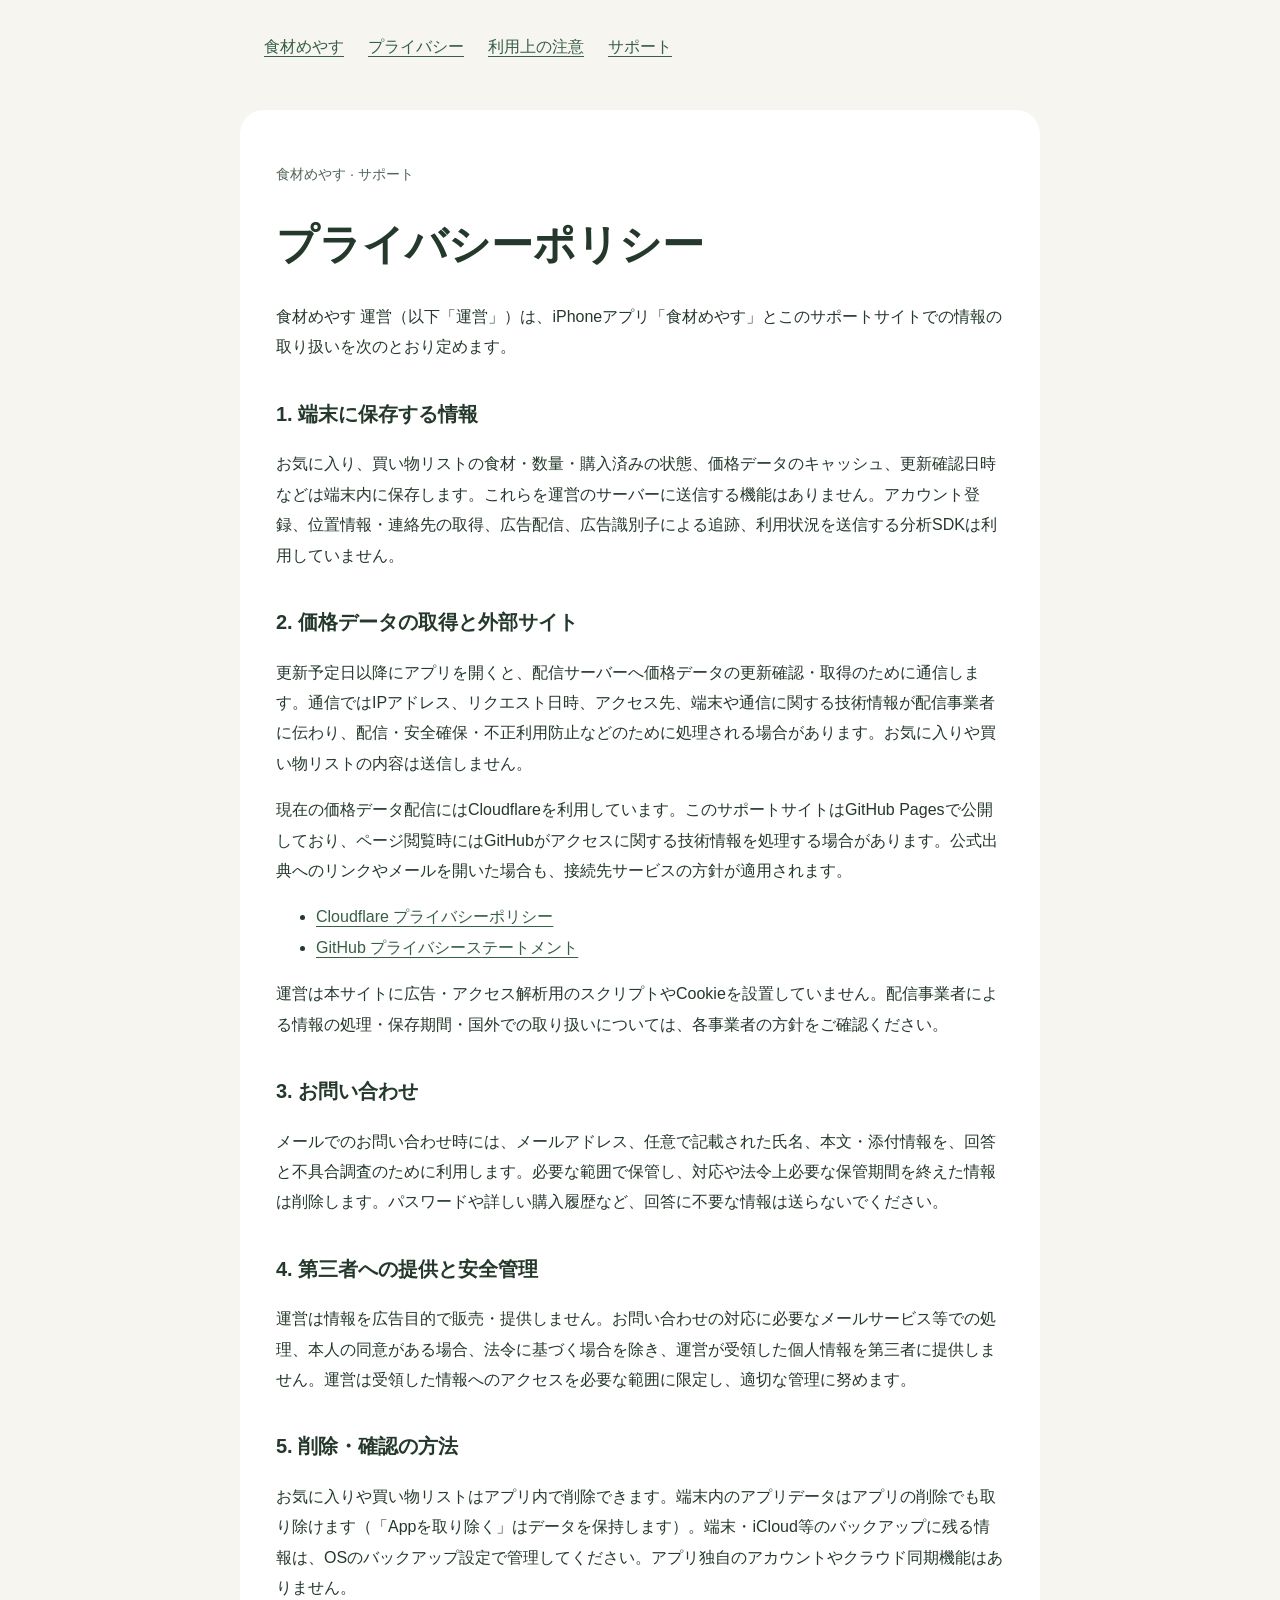
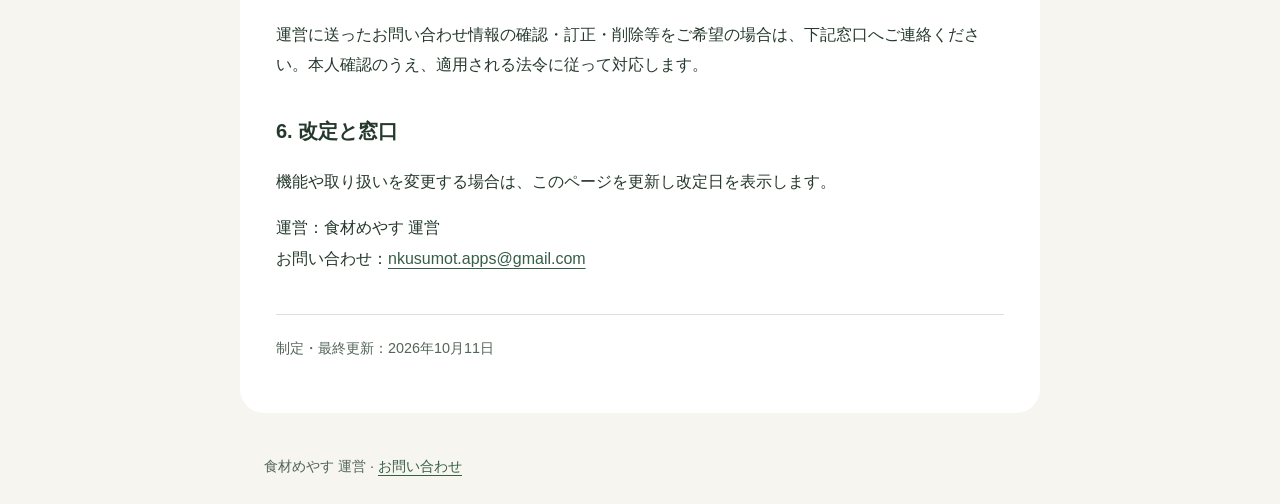
==== privacy.html @ 83faccb9 "Publish Shokuzai Meyasu privacy policy and support pages" ====
<!doctype html>
<html lang="ja"><head><meta charset="utf-8"><meta name="viewport" content="width=device-width,initial-scale=1"><meta name="description" content="食材めやすの公式サポート・プライバシーポリシー・利用上の注意"><title>プライバシーポリシー | 食材めやす</title><link rel="stylesheet" href="style.css"></head><body><a class="skip" href="#main">本文へ</a><header><nav aria-label="サイト内"><a href="index.html">食材めやす</a><a href="privacy.html">プライバシー</a><a href="terms.html">利用上の注意</a><a href="support.html">サポート</a></nav></header><main id="main"><p class="eyebrow">食材めやす · サポート</p><h1>プライバシーポリシー</h1><p>食材めやす 運営（以下「運営」）は、iPhoneアプリ「食材めやす」とこのサポートサイトでの情報の取り扱いを次のとおり定めます。</p>
<h2>1. 端末に保存する情報</h2><p>お気に入り、買い物リストの食材・数量・購入済みの状態、価格データのキャッシュ、更新確認日時などは端末内に保存します。これらを運営のサーバーに送信する機能はありません。アカウント登録、位置情報・連絡先の取得、広告配信、広告識別子による追跡、利用状況を送信する分析SDKは利用していません。</p>
<h2>2. 価格データの取得と外部サイト</h2><p>更新予定日以降にアプリを開くと、配信サーバーへ価格データの更新確認・取得のために通信します。通信ではIPアドレス、リクエスト日時、アクセス先、端末や通信に関する技術情報が配信事業者に伝わり、配信・安全確保・不正利用防止などのために処理される場合があります。お気に入りや買い物リストの内容は送信しません。</p><p>現在の価格データ配信にはCloudflareを利用しています。このサポートサイトはGitHub Pagesで公開しており、ページ閲覧時にはGitHubがアクセスに関する技術情報を処理する場合があります。公式出典へのリンクやメールを開いた場合も、接続先サービスの方針が適用されます。</p><ul><li><a href="https://www.cloudflare.com/privacypolicy/">Cloudflare プライバシーポリシー</a></li><li><a href="https://docs.github.com/en/site-policy/privacy-policies/github-general-privacy-statement">GitHub プライバシーステートメント</a></li></ul><p>運営は本サイトに広告・アクセス解析用のスクリプトやCookieを設置していません。配信事業者による情報の処理・保存期間・国外での取り扱いについては、各事業者の方針をご確認ください。</p>
<h2>3. お問い合わせ</h2><p>メールでのお問い合わせ時には、メールアドレス、任意で記載された氏名、本文・添付情報を、回答と不具合調査のために利用します。必要な範囲で保管し、対応や法令上必要な保管期間を終えた情報は削除します。パスワードや詳しい購入履歴など、回答に不要な情報は送らないでください。</p>
<h2>4. 第三者への提供と安全管理</h2><p>運営は情報を広告目的で販売・提供しません。お問い合わせの対応に必要なメールサービス等での処理、本人の同意がある場合、法令に基づく場合を除き、運営が受領した個人情報を第三者に提供しません。運営は受領した情報へのアクセスを必要な範囲に限定し、適切な管理に努めます。</p>
<h2>5. 削除・確認の方法</h2><p>お気に入りや買い物リストはアプリ内で削除できます。端末内のアプリデータはアプリの削除でも取り除けます（「Appを取り除く」はデータを保持します）。端末・iCloud等のバックアップに残る情報は、OSのバックアップ設定で管理してください。アプリ独自のアカウントやクラウド同期機能はありません。</p><p>運営に送ったお問い合わせ情報の確認・訂正・削除等をご希望の場合は、下記窓口へご連絡ください。本人確認のうえ、適用される法令に従って対応します。</p>
<h2>6. 改定と窓口</h2><p>機能や取り扱いを変更する場合は、このページを更新し改定日を表示します。</p><p>運営：食材めやす 運営<br>お問い合わせ：<a href="mailto:nkusumot.apps@gmail.com">nkusumot.apps@gmail.com</a></p><p class="date">制定・最終更新：2026年10月11日</p></main><footer>食材めやす 運営 · <a href="mailto:nkusumot.apps@gmail.com">お問い合わせ</a></footer></body></html>
---- style.css ----
*{box-sizing:border-box}body{margin:0;background:#f6f5ef;color:#24382b;font-family:-apple-system,BlinkMacSystemFont,"Hiragino Kaku Gothic ProN","Noto Sans JP",sans-serif;line-height:1.9}header,main,footer{max-width:800px;margin:auto;padding:24px}nav{display:flex;gap:8px 24px;flex-wrap:wrap}a{color:#365f45;text-underline-offset:4px}nav a{padding:8px 0}main{background:white;margin:16px auto;border-radius:24px;padding:36px}h1{font-size:clamp(1.8rem,5vw,2.6rem);line-height:1.4}h2{font-size:1.25rem;margin-top:32px}h3{font-size:1.05rem}.lead{font-size:1.2rem}.eyebrow,.date,footer{color:#526557;font-size:.9rem}.date{margin-top:40px;border-top:1px solid #dbe2da;padding-top:20px}.skip{position:absolute;left:12px;top:-70px;background:white;padding:8px}.skip:focus{top:0}a:focus-visible{outline:3px solid #416d51;outline-offset:4px}@media(max-width:600px){main{margin:8px 12px;padding:24px}header,footer{padding:20px}nav{gap:4px 20px}}
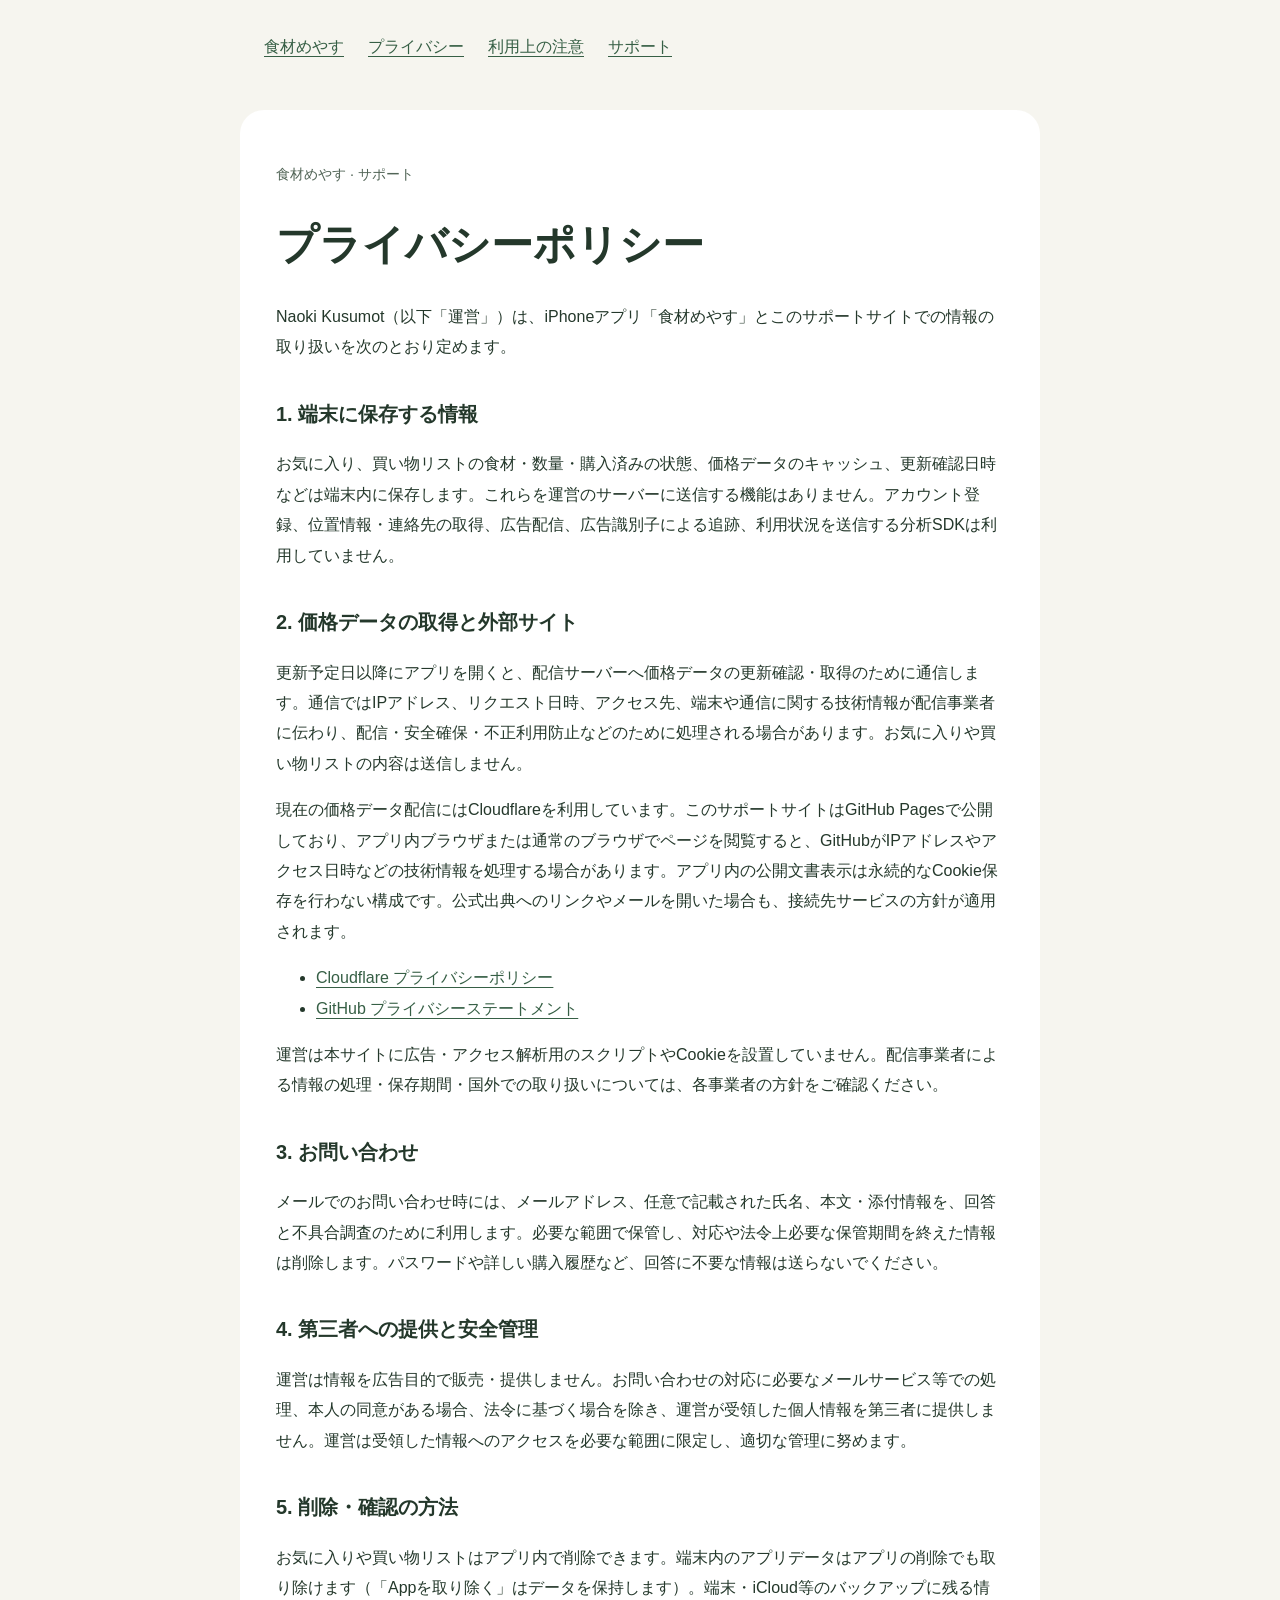
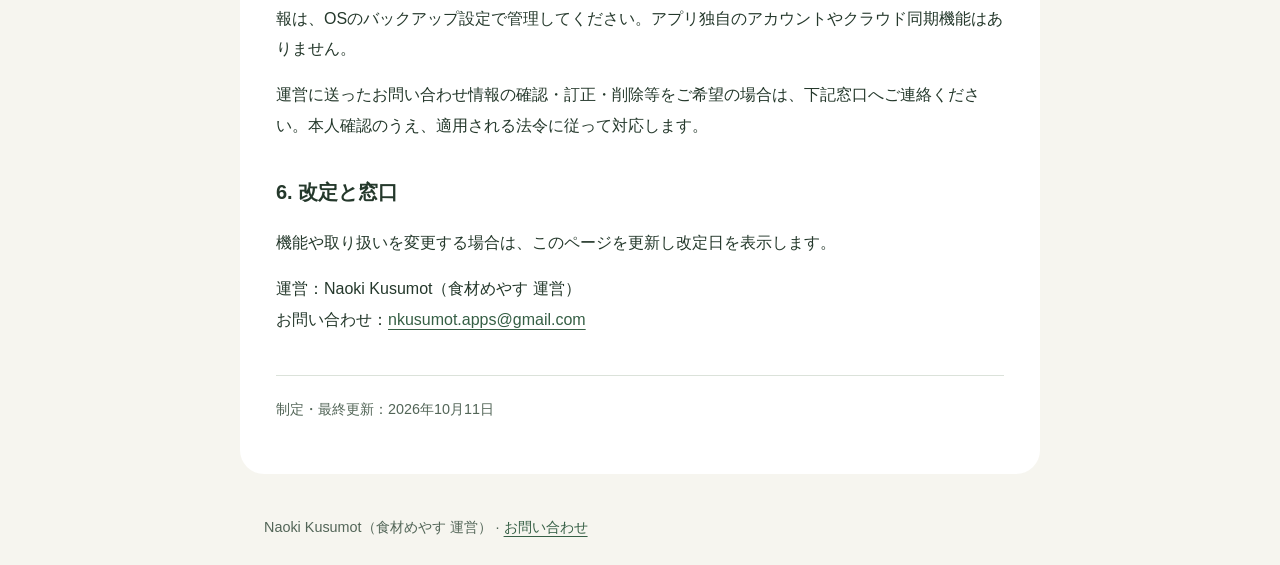
==== commit 40061767: "Align public policies with operator and in-app viewing" ====
--- a/privacy.html
+++ b/privacy.html
@@ -1,8 +1,8 @@
 <!doctype html>
-<html lang="ja"><head><meta charset="utf-8"><meta name="viewport" content="width=device-width,initial-scale=1"><meta name="description" content="食材めやすの公式サポート・プライバシーポリシー・利用上の注意"><title>プライバシーポリシー | 食材めやす</title><link rel="stylesheet" href="style.css"></head><body><a class="skip" href="#main">本文へ</a><header><nav aria-label="サイト内"><a href="index.html">食材めやす</a><a href="privacy.html">プライバシー</a><a href="terms.html">利用上の注意</a><a href="support.html">サポート</a></nav></header><main id="main"><p class="eyebrow">食材めやす · サポート</p><h1>プライバシーポリシー</h1><p>食材めやす 運営（以下「運営」）は、iPhoneアプリ「食材めやす」とこのサポートサイトでの情報の取り扱いを次のとおり定めます。</p>
+<html lang="ja"><head><meta charset="utf-8"><meta name="viewport" content="width=device-width,initial-scale=1"><meta name="description" content="食材めやすの公式サポート・プライバシーポリシー・利用上の注意"><title>プライバシーポリシー | 食材めやす</title><link rel="stylesheet" href="style.css"></head><body><a class="skip" href="#main">本文へ</a><header><nav aria-label="サイト内"><a href="index.html">食材めやす</a><a href="privacy.html">プライバシー</a><a href="terms.html">利用上の注意</a><a href="support.html">サポート</a></nav></header><main id="main"><p class="eyebrow">食材めやす · サポート</p><h1>プライバシーポリシー</h1><p>Naoki Kusumot（以下「運営」）は、iPhoneアプリ「食材めやす」とこのサポートサイトでの情報の取り扱いを次のとおり定めます。</p>
 <h2>1. 端末に保存する情報</h2><p>お気に入り、買い物リストの食材・数量・購入済みの状態、価格データのキャッシュ、更新確認日時などは端末内に保存します。これらを運営のサーバーに送信する機能はありません。アカウント登録、位置情報・連絡先の取得、広告配信、広告識別子による追跡、利用状況を送信する分析SDKは利用していません。</p>
-<h2>2. 価格データの取得と外部サイト</h2><p>更新予定日以降にアプリを開くと、配信サーバーへ価格データの更新確認・取得のために通信します。通信ではIPアドレス、リクエスト日時、アクセス先、端末や通信に関する技術情報が配信事業者に伝わり、配信・安全確保・不正利用防止などのために処理される場合があります。お気に入りや買い物リストの内容は送信しません。</p><p>現在の価格データ配信にはCloudflareを利用しています。このサポートサイトはGitHub Pagesで公開しており、ページ閲覧時にはGitHubがアクセスに関する技術情報を処理する場合があります。公式出典へのリンクやメールを開いた場合も、接続先サービスの方針が適用されます。</p><ul><li><a href="https://www.cloudflare.com/privacypolicy/">Cloudflare プライバシーポリシー</a></li><li><a href="https://docs.github.com/en/site-policy/privacy-policies/github-general-privacy-statement">GitHub プライバシーステートメント</a></li></ul><p>運営は本サイトに広告・アクセス解析用のスクリプトやCookieを設置していません。配信事業者による情報の処理・保存期間・国外での取り扱いについては、各事業者の方針をご確認ください。</p>
+<h2>2. 価格データの取得と外部サイト</h2><p>更新予定日以降にアプリを開くと、配信サーバーへ価格データの更新確認・取得のために通信します。通信ではIPアドレス、リクエスト日時、アクセス先、端末や通信に関する技術情報が配信事業者に伝わり、配信・安全確保・不正利用防止などのために処理される場合があります。お気に入りや買い物リストの内容は送信しません。</p><p>現在の価格データ配信にはCloudflareを利用しています。このサポートサイトはGitHub Pagesで公開しており、アプリ内ブラウザまたは通常のブラウザでページを閲覧すると、GitHubがIPアドレスやアクセス日時などの技術情報を処理する場合があります。アプリ内の公開文書表示は永続的なCookie保存を行わない構成です。公式出典へのリンクやメールを開いた場合も、接続先サービスの方針が適用されます。</p><ul><li><a href="https://www.cloudflare.com/privacypolicy/">Cloudflare プライバシーポリシー</a></li><li><a href="https://docs.github.com/en/site-policy/privacy-policies/github-general-privacy-statement">GitHub プライバシーステートメント</a></li></ul><p>運営は本サイトに広告・アクセス解析用のスクリプトやCookieを設置していません。配信事業者による情報の処理・保存期間・国外での取り扱いについては、各事業者の方針をご確認ください。</p>
 <h2>3. お問い合わせ</h2><p>メールでのお問い合わせ時には、メールアドレス、任意で記載された氏名、本文・添付情報を、回答と不具合調査のために利用します。必要な範囲で保管し、対応や法令上必要な保管期間を終えた情報は削除します。パスワードや詳しい購入履歴など、回答に不要な情報は送らないでください。</p>
 <h2>4. 第三者への提供と安全管理</h2><p>運営は情報を広告目的で販売・提供しません。お問い合わせの対応に必要なメールサービス等での処理、本人の同意がある場合、法令に基づく場合を除き、運営が受領した個人情報を第三者に提供しません。運営は受領した情報へのアクセスを必要な範囲に限定し、適切な管理に努めます。</p>
 <h2>5. 削除・確認の方法</h2><p>お気に入りや買い物リストはアプリ内で削除できます。端末内のアプリデータはアプリの削除でも取り除けます（「Appを取り除く」はデータを保持します）。端末・iCloud等のバックアップに残る情報は、OSのバックアップ設定で管理してください。アプリ独自のアカウントやクラウド同期機能はありません。</p><p>運営に送ったお問い合わせ情報の確認・訂正・削除等をご希望の場合は、下記窓口へご連絡ください。本人確認のうえ、適用される法令に従って対応します。</p>
-<h2>6. 改定と窓口</h2><p>機能や取り扱いを変更する場合は、このページを更新し改定日を表示します。</p><p>運営：食材めやす 運営<br>お問い合わせ：<a href="mailto:nkusumot.apps@gmail.com">nkusumot.apps@gmail.com</a></p><p class="date">制定・最終更新：2026年10月11日</p></main><footer>食材めやす 運営 · <a href="mailto:nkusumot.apps@gmail.com">お問い合わせ</a></footer></body></html>
+<h2>6. 改定と窓口</h2><p>機能や取り扱いを変更する場合は、このページを更新し改定日を表示します。</p><p>運営：Naoki Kusumot（食材めやす 運営）<br>お問い合わせ：<a href="mailto:nkusumot.apps@gmail.com">nkusumot.apps@gmail.com</a></p><p class="date">制定・最終更新：2026年10月11日</p></main><footer>Naoki Kusumot（食材めやす 運営） · <a href="mailto:nkusumot.apps@gmail.com">お問い合わせ</a></footer></body></html>
